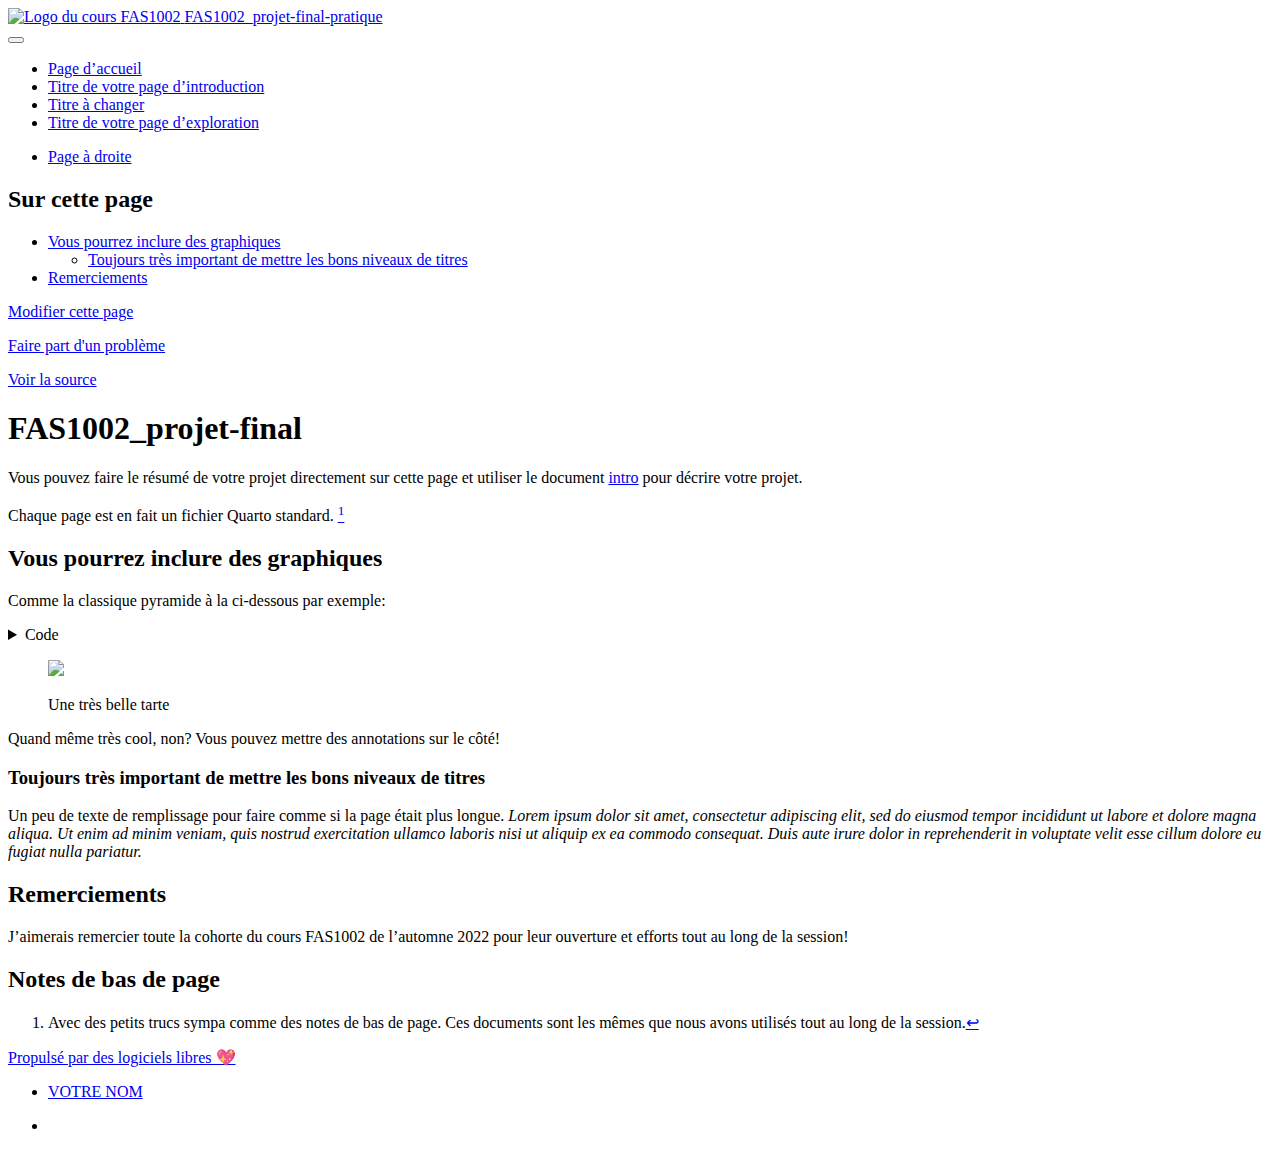
==== index.html @ 5dfc0bc7 "Built site for gh-pages" ====
<!DOCTYPE html>
<html xmlns="http://www.w3.org/1999/xhtml" lang="fr" xml:lang="fr"><head>

<meta charset="utf-8">
<meta name="generator" content="quarto-1.2.269">

<meta name="viewport" content="width=device-width, initial-scale=1.0, user-scalable=yes">


<title>FAS1002_projet-final-pratique - FAS1002_projet-final</title>
<style>
code{white-space: pre-wrap;}
span.smallcaps{font-variant: small-caps;}
div.columns{display: flex; gap: min(4vw, 1.5em);}
div.column{flex: auto; overflow-x: auto;}
div.hanging-indent{margin-left: 1.5em; text-indent: -1.5em;}
ul.task-list{list-style: none;}
ul.task-list li input[type="checkbox"] {
  width: 0.8em;
  margin: 0 0.8em 0.2em -1.6em;
  vertical-align: middle;
}
pre > code.sourceCode { white-space: pre; position: relative; }
pre > code.sourceCode > span { display: inline-block; line-height: 1.25; }
pre > code.sourceCode > span:empty { height: 1.2em; }
.sourceCode { overflow: visible; }
code.sourceCode > span { color: inherit; text-decoration: inherit; }
div.sourceCode { margin: 1em 0; }
pre.sourceCode { margin: 0; }
@media screen {
div.sourceCode { overflow: auto; }
}
@media print {
pre > code.sourceCode { white-space: pre-wrap; }
pre > code.sourceCode > span { text-indent: -5em; padding-left: 5em; }
}
pre.numberSource code
  { counter-reset: source-line 0; }
pre.numberSource code > span
  { position: relative; left: -4em; counter-increment: source-line; }
pre.numberSource code > span > a:first-child::before
  { content: counter(source-line);
    position: relative; left: -1em; text-align: right; vertical-align: baseline;
    border: none; display: inline-block;
    -webkit-touch-callout: none; -webkit-user-select: none;
    -khtml-user-select: none; -moz-user-select: none;
    -ms-user-select: none; user-select: none;
    padding: 0 4px; width: 4em;
    color: #aaaaaa;
  }
pre.numberSource { margin-left: 3em; border-left: 1px solid #aaaaaa;  padding-left: 4px; }
div.sourceCode
  {   }
@media screen {
pre > code.sourceCode > span > a:first-child::before { text-decoration: underline; }
}
code span.al { color: #ff0000; font-weight: bold; } /* Alert */
code span.an { color: #60a0b0; font-weight: bold; font-style: italic; } /* Annotation */
code span.at { color: #7d9029; } /* Attribute */
code span.bn { color: #40a070; } /* BaseN */
code span.bu { color: #008000; } /* BuiltIn */
code span.cf { color: #007020; font-weight: bold; } /* ControlFlow */
code span.ch { color: #4070a0; } /* Char */
code span.cn { color: #880000; } /* Constant */
code span.co { color: #60a0b0; font-style: italic; } /* Comment */
code span.cv { color: #60a0b0; font-weight: bold; font-style: italic; } /* CommentVar */
code span.do { color: #ba2121; font-style: italic; } /* Documentation */
code span.dt { color: #902000; } /* DataType */
code span.dv { color: #40a070; } /* DecVal */
code span.er { color: #ff0000; font-weight: bold; } /* Error */
code span.ex { } /* Extension */
code span.fl { color: #40a070; } /* Float */
code span.fu { color: #06287e; } /* Function */
code span.im { color: #008000; font-weight: bold; } /* Import */
code span.in { color: #60a0b0; font-weight: bold; font-style: italic; } /* Information */
code span.kw { color: #007020; font-weight: bold; } /* Keyword */
code span.op { color: #666666; } /* Operator */
code span.ot { color: #007020; } /* Other */
code span.pp { color: #bc7a00; } /* Preprocessor */
code span.sc { color: #4070a0; } /* SpecialChar */
code span.ss { color: #bb6688; } /* SpecialString */
code span.st { color: #4070a0; } /* String */
code span.va { color: #19177c; } /* Variable */
code span.vs { color: #4070a0; } /* VerbatimString */
code span.wa { color: #60a0b0; font-weight: bold; font-style: italic; } /* Warning */
</style>


<script src="site_libs/quarto-nav/quarto-nav.js"></script>
<script src="site_libs/quarto-nav/headroom.min.js"></script>
<script src="site_libs/clipboard/clipboard.min.js"></script>
<script src="site_libs/quarto-search/autocomplete.umd.js"></script>
<script src="site_libs/quarto-search/fuse.min.js"></script>
<script src="site_libs/quarto-search/quarto-search.js"></script>
<meta name="quarto:offset" content="./">
<link href=".//assets/img/FAS1002.png" rel="icon" type="image/png">
<script src="site_libs/quarto-html/quarto.js"></script>
<script src="site_libs/quarto-html/popper.min.js"></script>
<script src="site_libs/quarto-html/tippy.umd.min.js"></script>
<script src="site_libs/quarto-html/anchor.min.js"></script>
<link href="site_libs/quarto-html/tippy.css" rel="stylesheet">
<link href="site_libs/quarto-html/quarto-syntax-highlighting.css" rel="stylesheet" class="quarto-color-scheme" id="quarto-text-highlighting-styles">
<link href="site_libs/quarto-html/quarto-syntax-highlighting-dark.css" rel="prefetch" class="quarto-color-scheme quarto-color-alternate" id="quarto-text-highlighting-styles">
<script src="site_libs/bootstrap/bootstrap.min.js"></script>
<link href="site_libs/bootstrap/bootstrap-icons.css" rel="stylesheet">
<link href="site_libs/bootstrap/bootstrap.min.css" rel="stylesheet" class="quarto-color-scheme" id="quarto-bootstrap" data-mode="light">
<link href="site_libs/bootstrap/bootstrap-dark.min.css" rel="prefetch" class="quarto-color-scheme quarto-color-alternate" id="quarto-bootstrap" data-mode="dark">
<script id="quarto-search-options" type="application/json">{
  "location": "navbar",
  "copy-button": false,
  "collapse-after": 3,
  "panel-placement": "end",
  "type": "overlay",
  "limit": 20,
  "language": {
    "search-no-results-text": "Pas de résultats",
    "search-matching-documents-text": "documents trouvés",
    "search-copy-link-title": "Copier le lien vers la recherche",
    "search-hide-matches-text": "Cacher les correspondances additionnelles",
    "search-more-match-text": "correspondance de plus dans ce document",
    "search-more-matches-text": "correspondances de plus dans ce document",
    "search-clear-button-title": "Effacer",
    "search-detached-cancel-button-title": "Annuler",
    "search-submit-button-title": "Envoyer"
  }
}</script>
<style>html{ scroll-behavior: smooth; }</style>


</head>

<body class="nav-fixed">

<div id="quarto-search-results"></div>
  <header id="quarto-header" class="headroom fixed-top">
    <nav class="navbar navbar-expand-lg navbar-dark ">
      <div class="navbar-container container-fluid">
      <div class="navbar-brand-container">
    <a href="./index.html" class="navbar-brand navbar-brand-logo">
    <img src="./assets/img/FAS1002.png" alt="Logo du cours FAS1002" class="navbar-logo">
    </a>
    <a class="navbar-brand" href="./index.html">
    <span class="navbar-title">FAS1002_projet-final-pratique</span>
    </a>
  </div>
          <button class="navbar-toggler" type="button" data-bs-toggle="collapse" data-bs-target="#navbarCollapse" aria-controls="navbarCollapse" aria-expanded="false" aria-label="Toggle navigation" onclick="if (window.quartoToggleHeadroom) { window.quartoToggleHeadroom(); }">
  <span class="navbar-toggler-icon"></span>
</button>
          <div class="collapse navbar-collapse" id="navbarCollapse">
            <ul class="navbar-nav navbar-nav-scroll me-auto">
  <li class="nav-item">
    <a class="nav-link active" href="./index.html" aria-current="page">
 <span class="menu-text">Page d’accueil</span></a>
  </li>  
  <li class="nav-item">
    <a class="nav-link" href="./intro.html">
 <span class="menu-text">Titre de votre page d’introduction</span></a>
  </li>  
  <li class="nav-item">
    <a class="nav-link" href="./import.html">
 <span class="menu-text">Titre à changer</span></a>
  </li>  
  <li class="nav-item">
    <a class="nav-link" href="./exploration.html">
 <span class="menu-text">Titre de votre page d’exploration</span></a>
  </li>  
</ul>
            <ul class="navbar-nav navbar-nav-scroll ms-auto">
  <li class="nav-item">
    <a class="nav-link" href="./a-propos.html">
 <span class="menu-text">Page à droite</span></a>
  </li>  
</ul>
              <div class="quarto-toggle-container">
                  <a href="" class="quarto-color-scheme-toggle nav-link" onclick="window.quartoToggleColorScheme(); return false;" title="Toggle dark mode"><i class="bi"></i></a>
                  <a href="" class="quarto-reader-toggle nav-link" onclick="window.quartoToggleReader(); return false;" title="Toggle reader mode">
  <div class="quarto-reader-toggle-btn">
  <i class="bi"></i>
  </div>
</a>
              </div>
              <div id="quarto-search" class="" title="Search"></div>
          </div> <!-- /navcollapse -->
      </div> <!-- /container-fluid -->
    </nav>
</header>
<!-- content -->
<div id="quarto-content" class="quarto-container page-columns page-rows-contents page-layout-article page-navbar">
<!-- sidebar -->
<!-- margin-sidebar -->
    <div id="quarto-margin-sidebar" class="sidebar margin-sidebar">
        <nav id="TOC" role="doc-toc" class="toc-active">
    <h2 id="toc-title">Sur cette page</h2>
   
  <ul>
  <li><a href="#vous-pourrez-inclure-des-graphiques" id="toc-vous-pourrez-inclure-des-graphiques" class="nav-link active" data-scroll-target="#vous-pourrez-inclure-des-graphiques">Vous pourrez inclure des graphiques</a>
  <ul class="collapse">
  <li><a href="#toujours-très-important-de-mettre-les-bons-niveaux-de-titres" id="toc-toujours-très-important-de-mettre-les-bons-niveaux-de-titres" class="nav-link" data-scroll-target="#toujours-très-important-de-mettre-les-bons-niveaux-de-titres">Toujours très important de mettre les bons niveaux de titres</a></li>
  </ul></li>
  <li><a href="#remerciements" id="toc-remerciements" class="nav-link" data-scroll-target="#remerciements">Remerciements</a></li>
  </ul>
<div class="toc-actions"><div><i class="bi bi-github"></i></div><div class="action-links"><p><a href="https://github.com/VOTREUSERNAME/VOTRE-RÉPERTOIRE/edit/main/index.qmd" class="toc-action">Modifier cette page</a></p><p><a href="https://github.com/VOTREUSERNAME/VOTRE-RÉPERTOIRE/issues/new" class="toc-action">Faire part d'un problème</a></p><p><a href="https://github.com/VOTREUSERNAME/VOTRE-RÉPERTOIRE/blob/main/index.qmd" class="toc-action">Voir la source</a></p></div></div></nav>
    </div>
<!-- main -->
<main class="content page-columns page-full" id="quarto-document-content">

<header id="title-block-header" class="quarto-title-block default">
<div class="quarto-title">
<h1 class="title">FAS1002_projet-final</h1>
</div>



<div class="quarto-title-meta">

    
  
    
  </div>
  

</header>

<p>Vous pouvez faire le résumé de votre projet directement sur cette page et utiliser le document <a href="./intro.html">intro</a> pour décrire votre projet.</p>
<p>Chaque page est en fait un fichier Quarto standard. <a href="#fn1" class="footnote-ref" id="fnref1" role="doc-noteref"><sup>1</sup></a></p>
<section id="vous-pourrez-inclure-des-graphiques" class="level2 page-columns page-full">
<h2 class="anchored" data-anchor-id="vous-pourrez-inclure-des-graphiques">Vous pourrez inclure des graphiques</h2>
<p>Comme la classique pyramide à la ci-dessous par exemple:</p>
<div class="cell">
<details>
<summary>Code</summary>
<div class="sourceCode cell-code" id="cb1"><pre class="sourceCode r code-with-copy"><code class="sourceCode r"><span id="cb1-1"><a href="#cb1-1" aria-hidden="true" tabindex="-1"></a><span class="fu">par</span>(<span class="at">mar =</span> <span class="fu">c</span>(<span class="dv">0</span>, <span class="dv">1</span>, <span class="dv">0</span>, <span class="dv">1</span>))</span>
<span id="cb1-2"><a href="#cb1-2" aria-hidden="true" tabindex="-1"></a><span class="fu">pie</span>(</span>
<span id="cb1-3"><a href="#cb1-3" aria-hidden="true" tabindex="-1"></a>  <span class="fu">c</span>(<span class="dv">280</span>, <span class="dv">60</span>, <span class="dv">20</span>),</span>
<span id="cb1-4"><a href="#cb1-4" aria-hidden="true" tabindex="-1"></a>  <span class="fu">c</span>(<span class="st">'Ciel'</span>, <span class="st">'Côté ensoleillé de la pyramide'</span>, <span class="st">'Côté ombragé de la pyramide'</span>),</span>
<span id="cb1-5"><a href="#cb1-5" aria-hidden="true" tabindex="-1"></a>  <span class="at">col =</span> <span class="fu">c</span>(<span class="st">'#0292D8'</span>, <span class="st">'#F7EA39'</span>, <span class="st">'#C4B632'</span>),</span>
<span id="cb1-6"><a href="#cb1-6" aria-hidden="true" tabindex="-1"></a>  <span class="at">init.angle =</span> <span class="sc">-</span><span class="dv">50</span>, <span class="at">border =</span> <span class="cn">NA</span></span>
<span id="cb1-7"><a href="#cb1-7" aria-hidden="true" tabindex="-1"></a>)</span></code><button title="Copier vers le presse-papier" class="code-copy-button"><i class="bi"></i></button></pre></div>
</details>
<div class="cell-output-display">
<div class="quarto-figure quarto-figure-center">
<figure class="figure">
<p><img src="index_files/figure-html/pie-1.png" class="img-fluid figure-img" width="672"></p>
<p></p><figcaption class="figure-caption">Une très belle tarte</figcaption><p></p>
</figure>
</div>
</div>
</div>
<aside>
Quand même très cool, non? Vous pouvez mettre des annotations sur le côté!
</aside>
<section id="toujours-très-important-de-mettre-les-bons-niveaux-de-titres" class="level3">
<h3 class="anchored" data-anchor-id="toujours-très-important-de-mettre-les-bons-niveaux-de-titres">Toujours très important de mettre les bons niveaux de titres</h3>
<p>Un peu de texte de remplissage pour faire comme si la page était plus longue. <em>Lorem ipsum dolor sit amet, consectetur adipiscing elit, sed do eiusmod tempor incididunt ut labore et dolore magna aliqua. Ut enim ad minim veniam, quis nostrud exercitation ullamco laboris nisi ut aliquip ex ea commodo consequat. Duis aute irure dolor in reprehenderit in voluptate velit esse cillum dolore eu fugiat nulla pariatur.</em></p>
</section>
</section>



<div id="quarto-appendix" class="default"><section id="remerciements" class="level2 appendix"><h2 class="quarto-appendix-heading">Remerciements</h2><div class="quarto-appendix-contents">

<p>J’aimerais remercier toute la cohorte du cours FAS1002 de l’automne 2022 pour leur ouverture et efforts tout au long de la session!</p>


</div></section><section id="footnotes" class="footnotes footnotes-end-of-document" role="doc-endnotes"><h2 class="anchored quarto-appendix-heading">Notes de bas de page</h2>

<ol>
<li id="fn1"><p>Avec des petits trucs sympa comme des notes de bas de page. Ces documents sont les mêmes que nous avons utilisés tout au long de la session.<a href="#fnref1" class="footnote-back" role="doc-backlink">↩︎</a></p></li>
</ol>
</section></div></main> <!-- /main -->
<script id="quarto-html-after-body" type="application/javascript">
window.document.addEventListener("DOMContentLoaded", function (event) {
  const toggleBodyColorMode = (bsSheetEl) => {
    const mode = bsSheetEl.getAttribute("data-mode");
    const bodyEl = window.document.querySelector("body");
    if (mode === "dark") {
      bodyEl.classList.add("quarto-dark");
      bodyEl.classList.remove("quarto-light");
    } else {
      bodyEl.classList.add("quarto-light");
      bodyEl.classList.remove("quarto-dark");
    }
  }
  const toggleBodyColorPrimary = () => {
    const bsSheetEl = window.document.querySelector("link#quarto-bootstrap");
    if (bsSheetEl) {
      toggleBodyColorMode(bsSheetEl);
    }
  }
  toggleBodyColorPrimary();  
  const disableStylesheet = (stylesheets) => {
    for (let i=0; i < stylesheets.length; i++) {
      const stylesheet = stylesheets[i];
      stylesheet.rel = 'prefetch';
    }
  }
  const enableStylesheet = (stylesheets) => {
    for (let i=0; i < stylesheets.length; i++) {
      const stylesheet = stylesheets[i];
      stylesheet.rel = 'stylesheet';
    }
  }
  const manageTransitions = (selector, allowTransitions) => {
    const els = window.document.querySelectorAll(selector);
    for (let i=0; i < els.length; i++) {
      const el = els[i];
      if (allowTransitions) {
        el.classList.remove('notransition');
      } else {
        el.classList.add('notransition');
      }
    }
  }
  const toggleColorMode = (alternate) => {
    // Switch the stylesheets
    const alternateStylesheets = window.document.querySelectorAll('link.quarto-color-scheme.quarto-color-alternate');
    manageTransitions('#quarto-margin-sidebar .nav-link', false);
    if (alternate) {
      enableStylesheet(alternateStylesheets);
      for (const sheetNode of alternateStylesheets) {
        if (sheetNode.id === "quarto-bootstrap") {
          toggleBodyColorMode(sheetNode);
        }
      }
    } else {
      disableStylesheet(alternateStylesheets);
      toggleBodyColorPrimary();
    }
    manageTransitions('#quarto-margin-sidebar .nav-link', true);
    // Switch the toggles
    const toggles = window.document.querySelectorAll('.quarto-color-scheme-toggle');
    for (let i=0; i < toggles.length; i++) {
      const toggle = toggles[i];
      if (toggle) {
        if (alternate) {
          toggle.classList.add("alternate");     
        } else {
          toggle.classList.remove("alternate");
        }
      }
    }
    // Hack to workaround the fact that safari doesn't
    // properly recolor the scrollbar when toggling (#1455)
    if (navigator.userAgent.indexOf('Safari') > 0 && navigator.userAgent.indexOf('Chrome') == -1) {
      manageTransitions("body", false);
      window.scrollTo(0, 1);
      setTimeout(() => {
        window.scrollTo(0, 0);
        manageTransitions("body", true);
      }, 40);  
    }
  }
  const isFileUrl = () => { 
    return window.location.protocol === 'file:';
  }
  const hasAlternateSentinel = () => {  
    let styleSentinel = getColorSchemeSentinel();
    if (styleSentinel !== null) {
      return styleSentinel === "alternate";
    } else {
      return false;
    }
  }
  const setStyleSentinel = (alternate) => {
    const value = alternate ? "alternate" : "default";
    if (!isFileUrl()) {
      window.localStorage.setItem("quarto-color-scheme", value);
    } else {
      localAlternateSentinel = value;
    }
  }
  const getColorSchemeSentinel = () => {
    if (!isFileUrl()) {
      const storageValue = window.localStorage.getItem("quarto-color-scheme");
      return storageValue != null ? storageValue : localAlternateSentinel;
    } else {
      return localAlternateSentinel;
    }
  }
  let localAlternateSentinel = 'default';
  // Dark / light mode switch
  window.quartoToggleColorScheme = () => {
    // Read the current dark / light value 
    let toAlternate = !hasAlternateSentinel();
    toggleColorMode(toAlternate);
    setStyleSentinel(toAlternate);
  };
  // Ensure there is a toggle, if there isn't float one in the top right
  if (window.document.querySelector('.quarto-color-scheme-toggle') === null) {
    const a = window.document.createElement('a');
    a.classList.add('top-right');
    a.classList.add('quarto-color-scheme-toggle');
    a.href = "";
    a.onclick = function() { try { window.quartoToggleColorScheme(); } catch {} return false; };
    const i = window.document.createElement("i");
    i.classList.add('bi');
    a.appendChild(i);
    window.document.body.appendChild(a);
  }
  // Switch to dark mode if need be
  if (hasAlternateSentinel()) {
    toggleColorMode(true);
  } else {
    toggleColorMode(false);
  }
  const icon = "";
  const anchorJS = new window.AnchorJS();
  anchorJS.options = {
    placement: 'right',
    icon: icon
  };
  anchorJS.add('.anchored');
  const clipboard = new window.ClipboardJS('.code-copy-button', {
    target: function(trigger) {
      return trigger.previousElementSibling;
    }
  });
  clipboard.on('success', function(e) {
    // button target
    const button = e.trigger;
    // don't keep focus
    button.blur();
    // flash "checked"
    button.classList.add('code-copy-button-checked');
    var currentTitle = button.getAttribute("title");
    button.setAttribute("title", "Copié");
    let tooltip;
    if (window.bootstrap) {
      button.setAttribute("data-bs-toggle", "tooltip");
      button.setAttribute("data-bs-placement", "left");
      button.setAttribute("data-bs-title", "Copié");
      tooltip = new bootstrap.Tooltip(button, 
        { trigger: "manual", 
          customClass: "code-copy-button-tooltip",
          offset: [0, -8]});
      tooltip.show();    
    }
    setTimeout(function() {
      if (tooltip) {
        tooltip.hide();
        button.removeAttribute("data-bs-title");
        button.removeAttribute("data-bs-toggle");
        button.removeAttribute("data-bs-placement");
      }
      button.setAttribute("title", currentTitle);
      button.classList.remove('code-copy-button-checked');
    }, 1000);
    // clear code selection
    e.clearSelection();
  });
  function tippyHover(el, contentFn) {
    const config = {
      allowHTML: true,
      content: contentFn,
      maxWidth: 500,
      delay: 100,
      arrow: false,
      appendTo: function(el) {
          return el.parentElement;
      },
      interactive: true,
      interactiveBorder: 10,
      theme: 'quarto',
      placement: 'bottom-start'
    };
    window.tippy(el, config); 
  }
  const noterefs = window.document.querySelectorAll('a[role="doc-noteref"]');
  for (var i=0; i<noterefs.length; i++) {
    const ref = noterefs[i];
    tippyHover(ref, function() {
      // use id or data attribute instead here
      let href = ref.getAttribute('data-footnote-href') || ref.getAttribute('href');
      try { href = new URL(href).hash; } catch {}
      const id = href.replace(/^#\/?/, "");
      const note = window.document.getElementById(id);
      return note.innerHTML;
    });
  }
  const findCites = (el) => {
    const parentEl = el.parentElement;
    if (parentEl) {
      const cites = parentEl.dataset.cites;
      if (cites) {
        return {
          el,
          cites: cites.split(' ')
        };
      } else {
        return findCites(el.parentElement)
      }
    } else {
      return undefined;
    }
  };
  var bibliorefs = window.document.querySelectorAll('a[role="doc-biblioref"]');
  for (var i=0; i<bibliorefs.length; i++) {
    const ref = bibliorefs[i];
    const citeInfo = findCites(ref);
    if (citeInfo) {
      tippyHover(citeInfo.el, function() {
        var popup = window.document.createElement('div');
        citeInfo.cites.forEach(function(cite) {
          var citeDiv = window.document.createElement('div');
          citeDiv.classList.add('hanging-indent');
          citeDiv.classList.add('csl-entry');
          var biblioDiv = window.document.getElementById('ref-' + cite);
          if (biblioDiv) {
            citeDiv.innerHTML = biblioDiv.innerHTML;
          }
          popup.appendChild(citeDiv);
        });
        return popup.innerHTML;
      });
    }
  }
});
</script>
</div> <!-- /content -->
<footer class="footer">
  <div class="nav-footer">
    <div class="nav-footer-left"><a href="https://github.com/FAS1002/A22" class="nav-link">Propulsé par des logiciels libres 💖</a></div>   
      <div class="nav-footer-center">
        <ul class="footer-items list-unstyled">
    <li class="nav-item">
    <a class="nav-link" href="mailto:VOTRECOURRIEL@example.com">VOTRE NOM</a>
  </li>  
</ul>
      </div>
    <div class="nav-footer-right">
      <ul class="footer-items list-unstyled">
    <li class="nav-item compact">
    <a class="nav-link" href="https://github.com/FAS1002/">
      <i class="bi bi-github" role="img" aria-label="GitHub du cours FAS1002">
</i> 
    </a>
  </li>  
</ul>
    </div>
  </div>
</footer>



<script src="site_libs/quarto-html/zenscroll-min.js"></script>
</body></html>
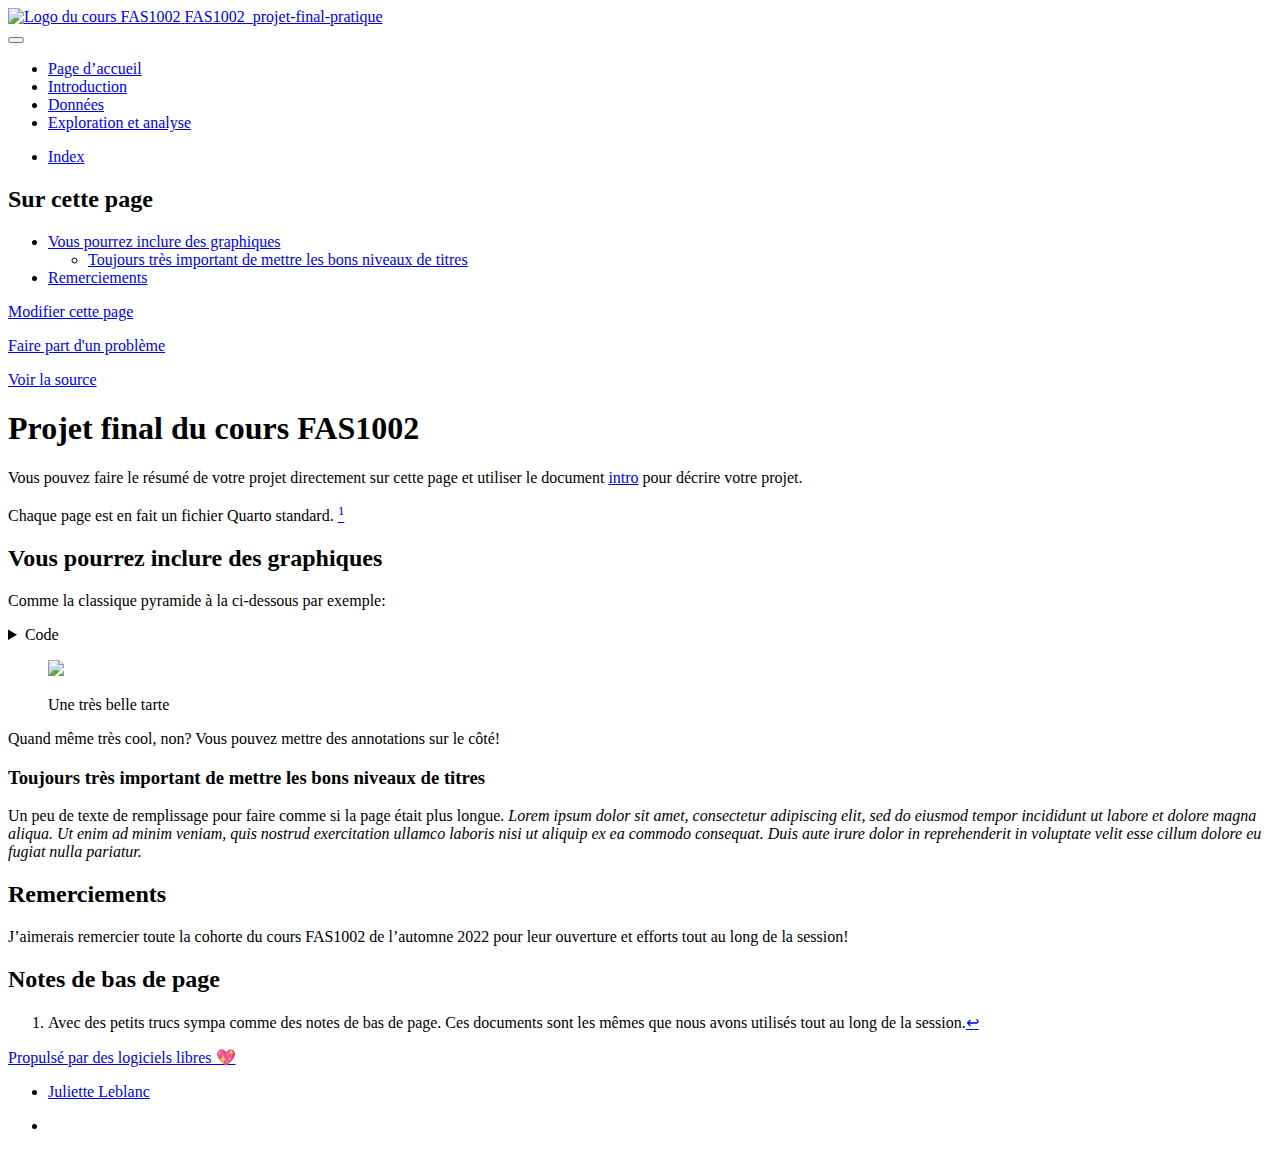
==== commit acbf87da: "Built site for gh-pages" ====
--- a/index.html
+++ b/index.html
@@ -2,12 +2,12 @@
 <html xmlns="http://www.w3.org/1999/xhtml" lang="fr" xml:lang="fr"><head>
 
 <meta charset="utf-8">
-<meta name="generator" content="quarto-1.2.269">
+<meta name="generator" content="quarto-1.2.280">
 
 <meta name="viewport" content="width=device-width, initial-scale=1.0, user-scalable=yes">
 
 
-<title>FAS1002_projet-final-pratique - FAS1002_projet-final</title>
+<title>FAS1002_projet-final-pratique - Projet final du cours FAS1002</title>
 <style>
 code{white-space: pre-wrap;}
 span.smallcaps{font-variant: small-caps;}
@@ -154,21 +154,21 @@
   </li>  
   <li class="nav-item">
     <a class="nav-link" href="./intro.html">
- <span class="menu-text">Titre de votre page d’introduction</span></a>
+ <span class="menu-text">Introduction</span></a>
   </li>  
   <li class="nav-item">
     <a class="nav-link" href="./import.html">
- <span class="menu-text">Titre à changer</span></a>
+ <span class="menu-text">Données</span></a>
   </li>  
   <li class="nav-item">
     <a class="nav-link" href="./exploration.html">
- <span class="menu-text">Titre de votre page d’exploration</span></a>
+ <span class="menu-text">Exploration et analyse</span></a>
   </li>  
 </ul>
             <ul class="navbar-nav navbar-nav-scroll ms-auto">
   <li class="nav-item">
     <a class="nav-link" href="./a-propos.html">
- <span class="menu-text">Page à droite</span></a>
+ <span class="menu-text">Index</span></a>
   </li>  
 </ul>
               <div class="quarto-toggle-container">
@@ -206,7 +206,7 @@
 
 <header id="title-block-header" class="quarto-title-block default">
 <div class="quarto-title">
-<h1 class="title">FAS1002_projet-final</h1>
+<h1 class="title">Projet final du cours FAS1002</h1>
 </div>
 
 
@@ -523,7 +523,7 @@
       <div class="nav-footer-center">
         <ul class="footer-items list-unstyled">
     <li class="nav-item">
-    <a class="nav-link" href="mailto:VOTRECOURRIEL@example.com">VOTRE NOM</a>
+    <a class="nav-link" href="mailto:juliette.leblanc.1@umontreal.ca">Juliette Leblanc</a>
   </li>  
 </ul>
       </div>
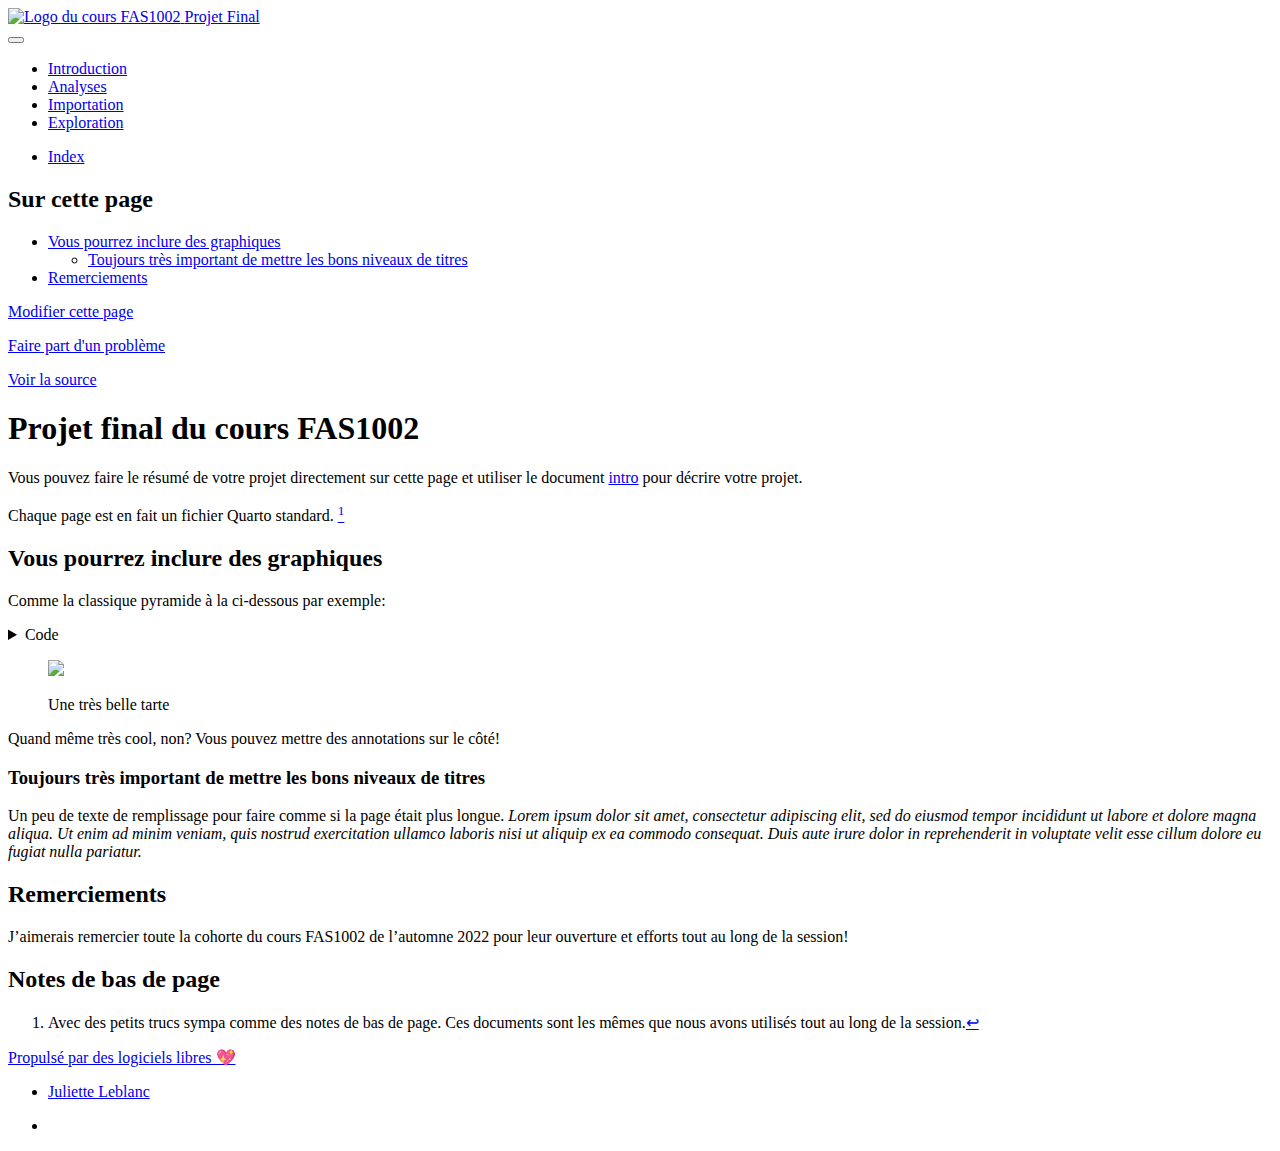
==== commit 071deee6: "Built site for gh-pages" ====
--- a/index.html
+++ b/index.html
@@ -7,7 +7,7 @@
 <meta name="viewport" content="width=device-width, initial-scale=1.0, user-scalable=yes">
 
 
-<title>FAS1002_projet-final-pratique - Projet final du cours FAS1002</title>
+<title>Projet Final - Projet final du cours FAS1002</title>
 <style>
 code{white-space: pre-wrap;}
 span.smallcaps{font-variant: small-caps;}
@@ -140,7 +140,7 @@
     <img src="./assets/img/FAS1002.png" alt="Logo du cours FAS1002" class="navbar-logo">
     </a>
     <a class="navbar-brand" href="./index.html">
-    <span class="navbar-title">FAS1002_projet-final-pratique</span>
+    <span class="navbar-title">Projet Final</span>
     </a>
   </div>
           <button class="navbar-toggler" type="button" data-bs-toggle="collapse" data-bs-target="#navbarCollapse" aria-controls="navbarCollapse" aria-expanded="false" aria-label="Toggle navigation" onclick="if (window.quartoToggleHeadroom) { window.quartoToggleHeadroom(); }">
@@ -150,19 +150,19 @@
             <ul class="navbar-nav navbar-nav-scroll me-auto">
   <li class="nav-item">
     <a class="nav-link active" href="./index.html" aria-current="page">
- <span class="menu-text">Page d’accueil</span></a>
+ <span class="menu-text">Introduction</span></a>
   </li>  
   <li class="nav-item">
     <a class="nav-link" href="./intro.html">
- <span class="menu-text">Introduction</span></a>
+ <span class="menu-text">Analyses</span></a>
   </li>  
   <li class="nav-item">
     <a class="nav-link" href="./import.html">
- <span class="menu-text">Données</span></a>
+ <span class="menu-text">Importation</span></a>
   </li>  
   <li class="nav-item">
     <a class="nav-link" href="./exploration.html">
- <span class="menu-text">Exploration et analyse</span></a>
+ <span class="menu-text">Exploration</span></a>
   </li>  
 </ul>
             <ul class="navbar-nav navbar-nav-scroll ms-auto">
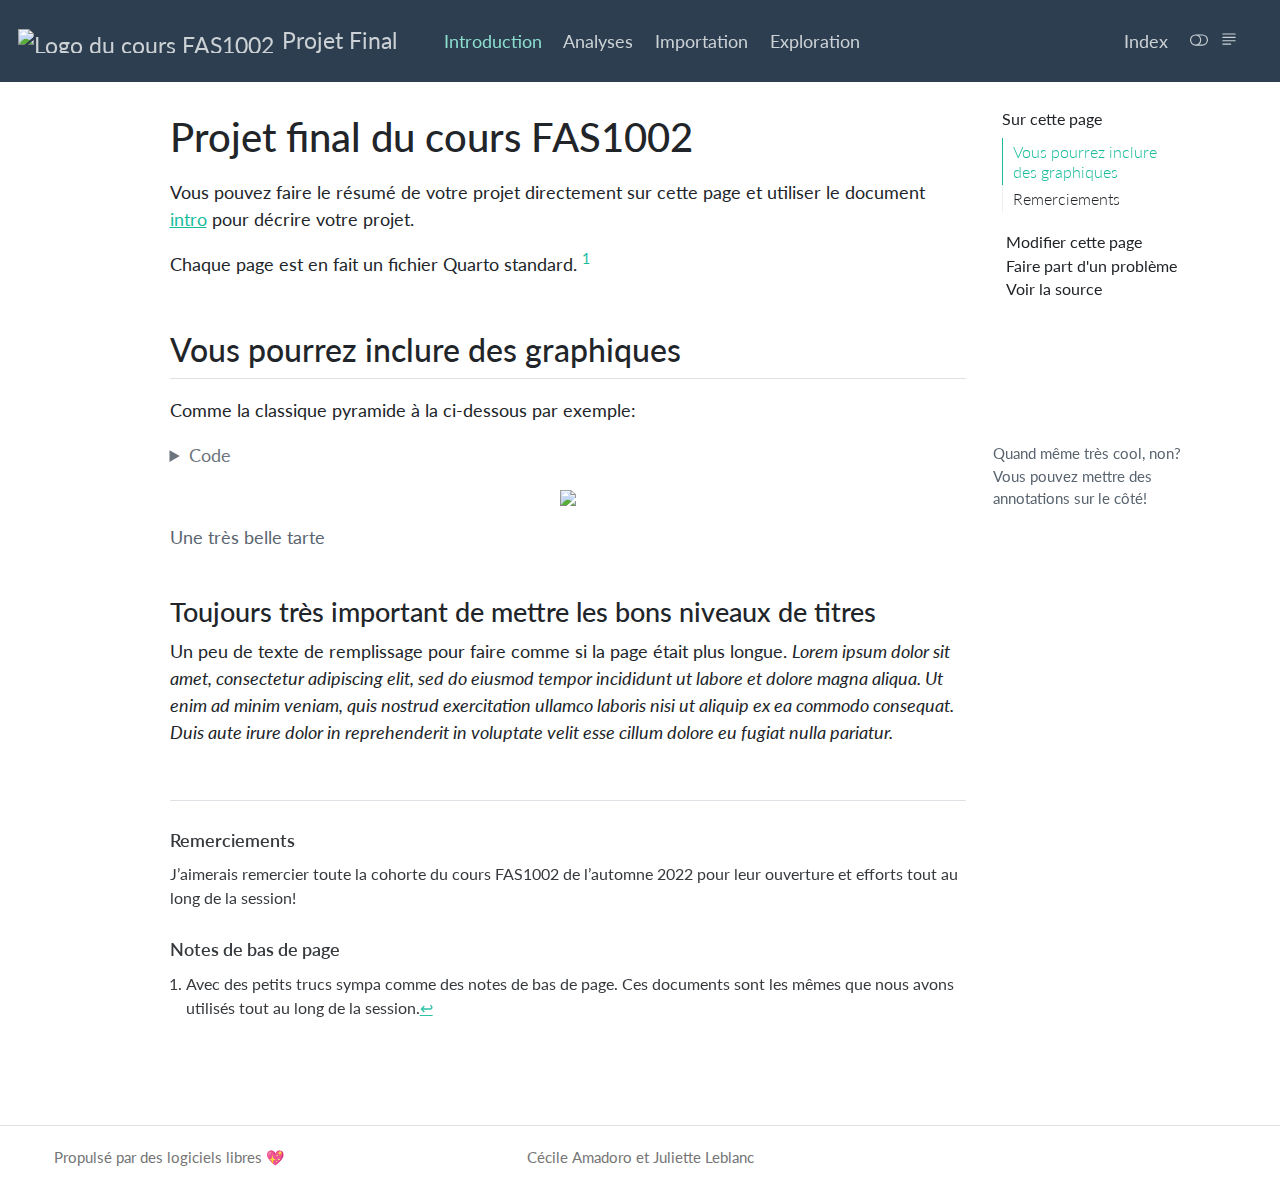
==== commit 9b939dc6: "Built site for gh-pages" ====
--- a/index.html
+++ b/index.html
@@ -199,7 +199,7 @@
   </ul></li>
   <li><a href="#remerciements" id="toc-remerciements" class="nav-link" data-scroll-target="#remerciements">Remerciements</a></li>
   </ul>
-<div class="toc-actions"><div><i class="bi bi-github"></i></div><div class="action-links"><p><a href="https://github.com/VOTREUSERNAME/VOTRE-RÉPERTOIRE/edit/main/index.qmd" class="toc-action">Modifier cette page</a></p><p><a href="https://github.com/VOTREUSERNAME/VOTRE-RÉPERTOIRE/issues/new" class="toc-action">Faire part d'un problème</a></p><p><a href="https://github.com/VOTREUSERNAME/VOTRE-RÉPERTOIRE/blob/main/index.qmd" class="toc-action">Voir la source</a></p></div></div></nav>
+<div class="toc-actions"><div><i class="bi bi-github"></i></div><div class="action-links"><p><a href="https://github.com/JulLeblanc/FAS1002_projet-final/edit/main/index.qmd" class="toc-action">Modifier cette page</a></p><p><a href="https://github.com/JulLeblanc/FAS1002_projet-final/issues/new" class="toc-action">Faire part d'un problème</a></p><p><a href="https://github.com/JulLeblanc/FAS1002_projet-final/blob/main/index.qmd" class="toc-action">Voir la source</a></p></div></div></nav>
     </div>
 <!-- main -->
 <main class="content page-columns page-full" id="quarto-document-content">
@@ -523,7 +523,7 @@
       <div class="nav-footer-center">
         <ul class="footer-items list-unstyled">
     <li class="nav-item">
-    <a class="nav-link" href="mailto:juliette.leblanc.1@umontreal.ca">Juliette Leblanc</a>
+    <a class="nav-link" href="mailto:juliette.leblanc.1@umontreal.ca">Cécile Amadoro et Juliette Leblanc</a>
   </li>  
 </ul>
       </div>
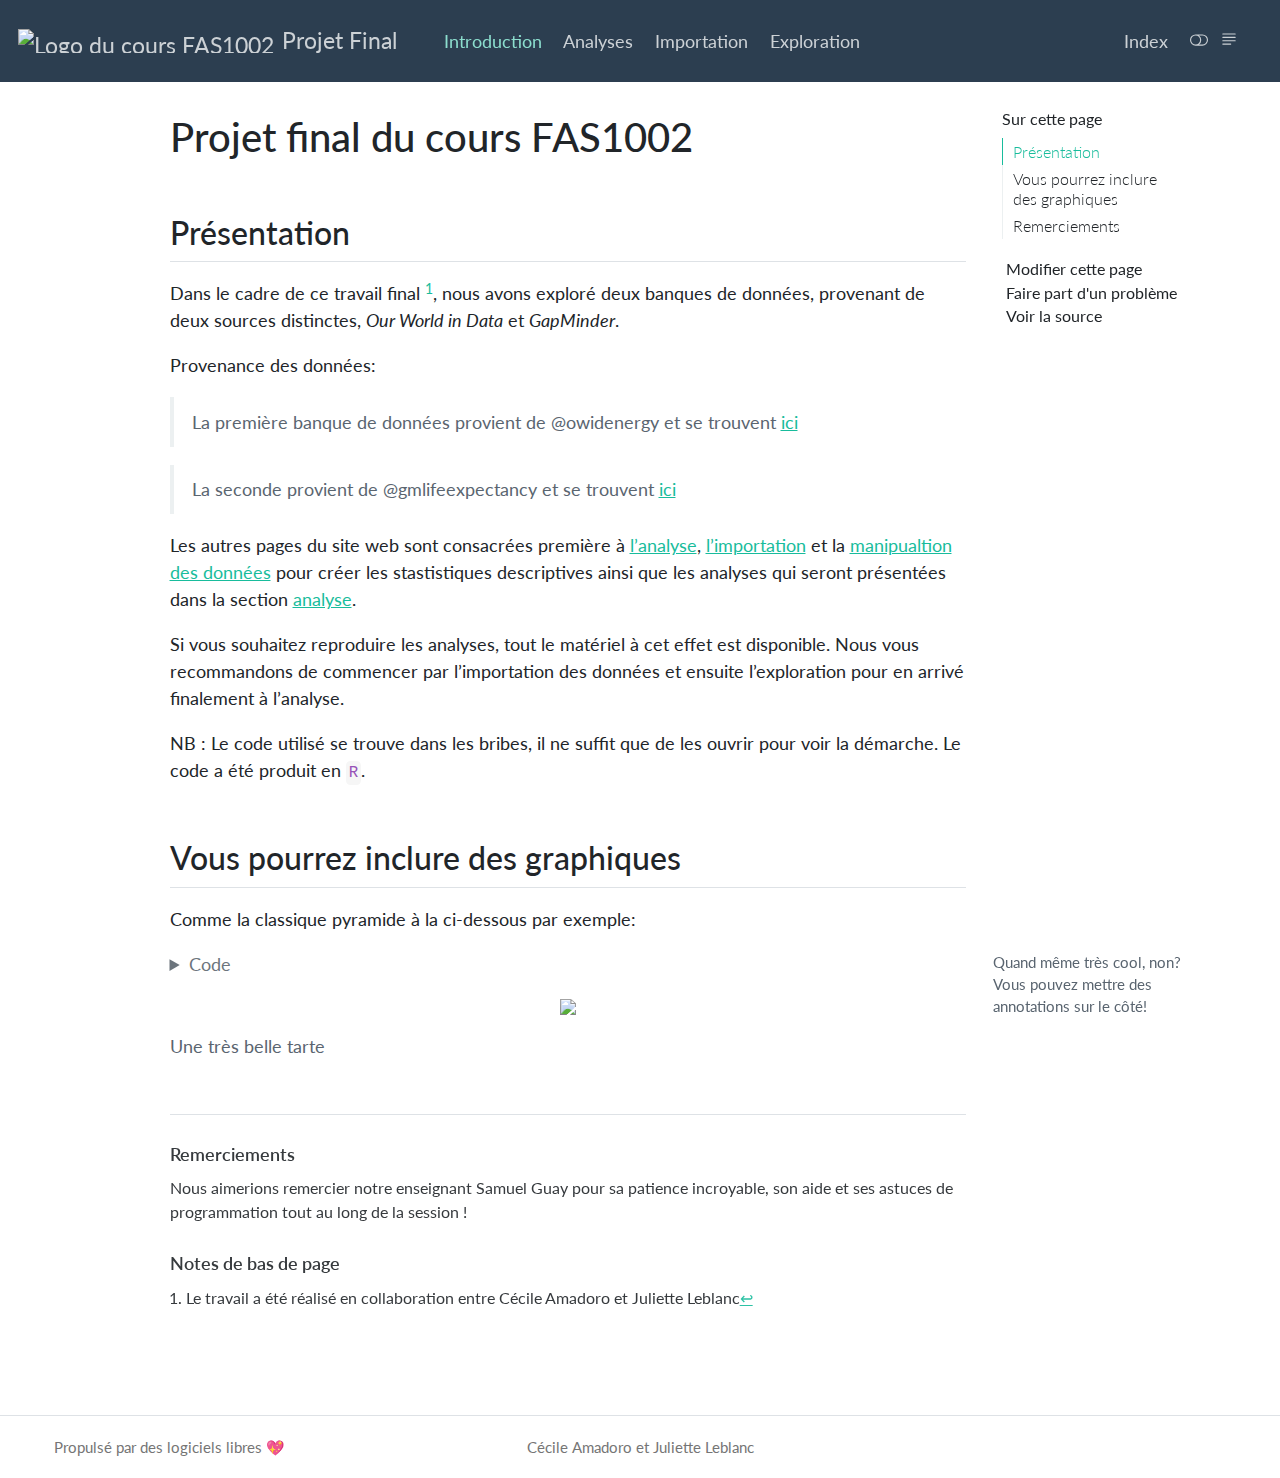
==== commit 4899ba3a: "Built site for gh-pages" ====
--- a/index.html
+++ b/index.html
@@ -193,10 +193,8 @@
     <h2 id="toc-title">Sur cette page</h2>
    
   <ul>
-  <li><a href="#vous-pourrez-inclure-des-graphiques" id="toc-vous-pourrez-inclure-des-graphiques" class="nav-link active" data-scroll-target="#vous-pourrez-inclure-des-graphiques">Vous pourrez inclure des graphiques</a>
-  <ul class="collapse">
-  <li><a href="#toujours-très-important-de-mettre-les-bons-niveaux-de-titres" id="toc-toujours-très-important-de-mettre-les-bons-niveaux-de-titres" class="nav-link" data-scroll-target="#toujours-très-important-de-mettre-les-bons-niveaux-de-titres">Toujours très important de mettre les bons niveaux de titres</a></li>
-  </ul></li>
+  <li><a href="#présentation" id="toc-présentation" class="nav-link active" data-scroll-target="#présentation">Présentation</a></li>
+  <li><a href="#vous-pourrez-inclure-des-graphiques" id="toc-vous-pourrez-inclure-des-graphiques" class="nav-link" data-scroll-target="#vous-pourrez-inclure-des-graphiques">Vous pourrez inclure des graphiques</a></li>
   <li><a href="#remerciements" id="toc-remerciements" class="nav-link" data-scroll-target="#remerciements">Remerciements</a></li>
   </ul>
 <div class="toc-actions"><div><i class="bi bi-github"></i></div><div class="action-links"><p><a href="https://github.com/JulLeblanc/FAS1002_projet-final/edit/main/index.qmd" class="toc-action">Modifier cette page</a></p><p><a href="https://github.com/JulLeblanc/FAS1002_projet-final/issues/new" class="toc-action">Faire part d'un problème</a></p><p><a href="https://github.com/JulLeblanc/FAS1002_projet-final/blob/main/index.qmd" class="toc-action">Voir la source</a></p></div></div></nav>
@@ -221,8 +219,20 @@
 
 </header>
 
-<p>Vous pouvez faire le résumé de votre projet directement sur cette page et utiliser le document <a href="./intro.html">intro</a> pour décrire votre projet.</p>
-<p>Chaque page est en fait un fichier Quarto standard. <a href="#fn1" class="footnote-ref" id="fnref1" role="doc-noteref"><sup>1</sup></a></p>
+<section id="présentation" class="level2">
+<h2 class="anchored" data-anchor-id="présentation">Présentation</h2>
+<p>Dans le cadre de ce travail final <a href="#fn1" class="footnote-ref" id="fnref1" role="doc-noteref"><sup>1</sup></a>, nous avons exploré deux banques de données, provenant de deux sources distinctes, <em>Our World in Data</em> et <em>GapMinder</em>.</p>
+<p>Provenance des données:</p>
+<blockquote class="blockquote">
+<p>La première banque de données provient de <span class="citation" data-cites="owidenergy">@owidenergy</span> et se trouvent <a href="https://ourworldindata.org/co2-emissions">ici</a></p>
+</blockquote>
+<blockquote class="blockquote">
+<p>La seconde provient de <span class="citation" data-cites="gmlifeexpectancy">@gmlifeexpectancy</span> et se trouvent <a href="https://www.gapminder.org/">ici</a></p>
+</blockquote>
+<p>Les autres pages du site web sont consacrées première à <a href="./intro.html">l’analyse</a>, <a href="./import.html">l’importation</a> et la <a href="./exploration.html">manipualtion des données</a> pour créer les stastistiques descriptives ainsi que les analyses qui seront présentées dans la section <a href="./intro.html">analyse</a>.</p>
+<p>Si vous souhaitez reproduire les analyses, tout le matériel à cet effet est disponible. Nous vous recommandons de commencer par l’importation des données et ensuite l’exploration pour en arrivé finalement à l’analyse.</p>
+<p>NB : Le code utilisé se trouve dans les bribes, il ne suffit que de les ouvrir pour voir la démarche. Le code a été produit en <code>R</code>.</p>
+</section>
 <section id="vous-pourrez-inclure-des-graphiques" class="level2 page-columns page-full">
 <h2 class="anchored" data-anchor-id="vous-pourrez-inclure-des-graphiques">Vous pourrez inclure des graphiques</h2>
 <p>Comme la classique pyramide à la ci-dessous par exemple:</p>
@@ -249,23 +259,19 @@
 <aside>
 Quand même très cool, non? Vous pouvez mettre des annotations sur le côté!
 </aside>
-<section id="toujours-très-important-de-mettre-les-bons-niveaux-de-titres" class="level3">
-<h3 class="anchored" data-anchor-id="toujours-très-important-de-mettre-les-bons-niveaux-de-titres">Toujours très important de mettre les bons niveaux de titres</h3>
-<p>Un peu de texte de remplissage pour faire comme si la page était plus longue. <em>Lorem ipsum dolor sit amet, consectetur adipiscing elit, sed do eiusmod tempor incididunt ut labore et dolore magna aliqua. Ut enim ad minim veniam, quis nostrud exercitation ullamco laboris nisi ut aliquip ex ea commodo consequat. Duis aute irure dolor in reprehenderit in voluptate velit esse cillum dolore eu fugiat nulla pariatur.</em></p>
 </section>
-</section>
 
 
 
 <div id="quarto-appendix" class="default"><section id="remerciements" class="level2 appendix"><h2 class="quarto-appendix-heading">Remerciements</h2><div class="quarto-appendix-contents">
 
-<p>J’aimerais remercier toute la cohorte du cours FAS1002 de l’automne 2022 pour leur ouverture et efforts tout au long de la session!</p>
+<p>Nous aimerions remercier notre enseignant Samuel Guay pour sa patience incroyable, son aide et ses astuces de programmation tout au long de la session !</p>
 
 
 </div></section><section id="footnotes" class="footnotes footnotes-end-of-document" role="doc-endnotes"><h2 class="anchored quarto-appendix-heading">Notes de bas de page</h2>
 
 <ol>
-<li id="fn1"><p>Avec des petits trucs sympa comme des notes de bas de page. Ces documents sont les mêmes que nous avons utilisés tout au long de la session.<a href="#fnref1" class="footnote-back" role="doc-backlink">↩︎</a></p></li>
+<li id="fn1"><p>Le travail a été réalisé en collaboration entre Cécile Amadoro et Juliette Leblanc<a href="#fnref1" class="footnote-back" role="doc-backlink">↩︎</a></p></li>
 </ol>
 </section></div></main> <!-- /main -->
 <script id="quarto-html-after-body" type="application/javascript">
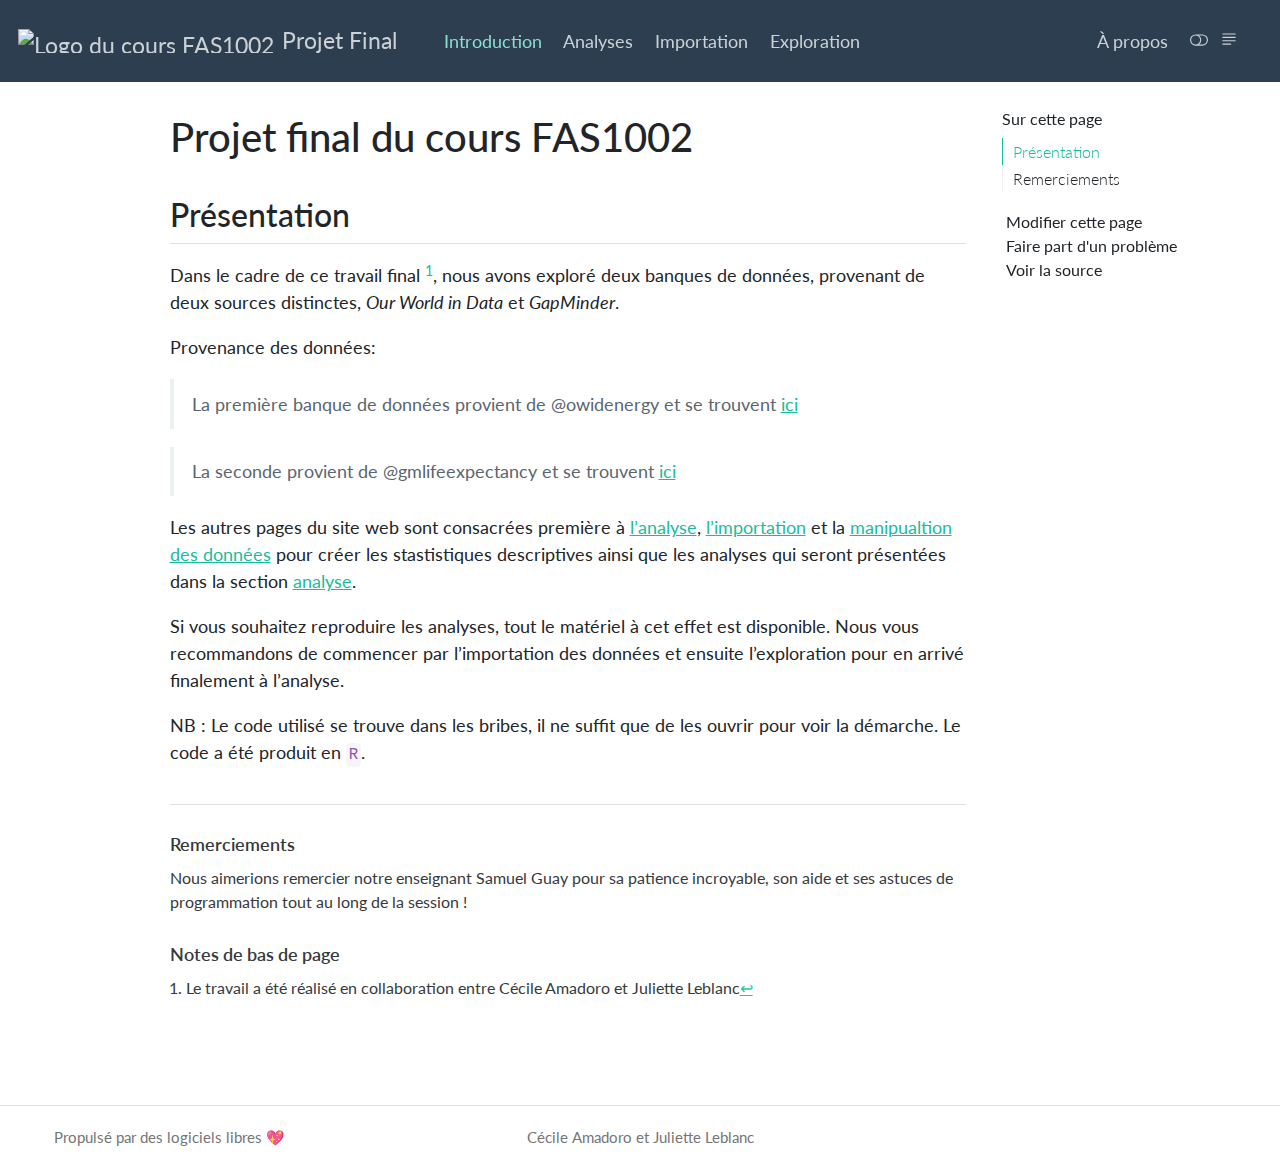
==== commit 13d7978f: "Built site for gh-pages" ====
--- a/index.html
+++ b/index.html
@@ -20,69 +20,6 @@
   margin: 0 0.8em 0.2em -1.6em;
   vertical-align: middle;
 }
-pre > code.sourceCode { white-space: pre; position: relative; }
-pre > code.sourceCode > span { display: inline-block; line-height: 1.25; }
-pre > code.sourceCode > span:empty { height: 1.2em; }
-.sourceCode { overflow: visible; }
-code.sourceCode > span { color: inherit; text-decoration: inherit; }
-div.sourceCode { margin: 1em 0; }
-pre.sourceCode { margin: 0; }
-@media screen {
-div.sourceCode { overflow: auto; }
-}
-@media print {
-pre > code.sourceCode { white-space: pre-wrap; }
-pre > code.sourceCode > span { text-indent: -5em; padding-left: 5em; }
-}
-pre.numberSource code
-  { counter-reset: source-line 0; }
-pre.numberSource code > span
-  { position: relative; left: -4em; counter-increment: source-line; }
-pre.numberSource code > span > a:first-child::before
-  { content: counter(source-line);
-    position: relative; left: -1em; text-align: right; vertical-align: baseline;
-    border: none; display: inline-block;
-    -webkit-touch-callout: none; -webkit-user-select: none;
-    -khtml-user-select: none; -moz-user-select: none;
-    -ms-user-select: none; user-select: none;
-    padding: 0 4px; width: 4em;
-    color: #aaaaaa;
-  }
-pre.numberSource { margin-left: 3em; border-left: 1px solid #aaaaaa;  padding-left: 4px; }
-div.sourceCode
-  {   }
-@media screen {
-pre > code.sourceCode > span > a:first-child::before { text-decoration: underline; }
-}
-code span.al { color: #ff0000; font-weight: bold; } /* Alert */
-code span.an { color: #60a0b0; font-weight: bold; font-style: italic; } /* Annotation */
-code span.at { color: #7d9029; } /* Attribute */
-code span.bn { color: #40a070; } /* BaseN */
-code span.bu { color: #008000; } /* BuiltIn */
-code span.cf { color: #007020; font-weight: bold; } /* ControlFlow */
-code span.ch { color: #4070a0; } /* Char */
-code span.cn { color: #880000; } /* Constant */
-code span.co { color: #60a0b0; font-style: italic; } /* Comment */
-code span.cv { color: #60a0b0; font-weight: bold; font-style: italic; } /* CommentVar */
-code span.do { color: #ba2121; font-style: italic; } /* Documentation */
-code span.dt { color: #902000; } /* DataType */
-code span.dv { color: #40a070; } /* DecVal */
-code span.er { color: #ff0000; font-weight: bold; } /* Error */
-code span.ex { } /* Extension */
-code span.fl { color: #40a070; } /* Float */
-code span.fu { color: #06287e; } /* Function */
-code span.im { color: #008000; font-weight: bold; } /* Import */
-code span.in { color: #60a0b0; font-weight: bold; font-style: italic; } /* Information */
-code span.kw { color: #007020; font-weight: bold; } /* Keyword */
-code span.op { color: #666666; } /* Operator */
-code span.ot { color: #007020; } /* Other */
-code span.pp { color: #bc7a00; } /* Preprocessor */
-code span.sc { color: #4070a0; } /* SpecialChar */
-code span.ss { color: #bb6688; } /* SpecialString */
-code span.st { color: #4070a0; } /* String */
-code span.va { color: #19177c; } /* Variable */
-code span.vs { color: #4070a0; } /* VerbatimString */
-code span.wa { color: #60a0b0; font-weight: bold; font-style: italic; } /* Warning */
 </style>
 
 
@@ -168,7 +105,7 @@
             <ul class="navbar-nav navbar-nav-scroll ms-auto">
   <li class="nav-item">
     <a class="nav-link" href="./a-propos.html">
- <span class="menu-text">Index</span></a>
+ <span class="menu-text">À propos</span></a>
   </li>  
 </ul>
               <div class="quarto-toggle-container">
@@ -194,13 +131,12 @@
    
   <ul>
   <li><a href="#présentation" id="toc-présentation" class="nav-link active" data-scroll-target="#présentation">Présentation</a></li>
-  <li><a href="#vous-pourrez-inclure-des-graphiques" id="toc-vous-pourrez-inclure-des-graphiques" class="nav-link" data-scroll-target="#vous-pourrez-inclure-des-graphiques">Vous pourrez inclure des graphiques</a></li>
   <li><a href="#remerciements" id="toc-remerciements" class="nav-link" data-scroll-target="#remerciements">Remerciements</a></li>
   </ul>
 <div class="toc-actions"><div><i class="bi bi-github"></i></div><div class="action-links"><p><a href="https://github.com/JulLeblanc/FAS1002_projet-final/edit/main/index.qmd" class="toc-action">Modifier cette page</a></p><p><a href="https://github.com/JulLeblanc/FAS1002_projet-final/issues/new" class="toc-action">Faire part d'un problème</a></p><p><a href="https://github.com/JulLeblanc/FAS1002_projet-final/blob/main/index.qmd" class="toc-action">Voir la source</a></p></div></div></nav>
     </div>
 <!-- main -->
-<main class="content page-columns page-full" id="quarto-document-content">
+<main class="content" id="quarto-document-content">
 
 <header id="title-block-header" class="quarto-title-block default">
 <div class="quarto-title">
@@ -232,33 +168,6 @@
 <p>Les autres pages du site web sont consacrées première à <a href="./intro.html">l’analyse</a>, <a href="./import.html">l’importation</a> et la <a href="./exploration.html">manipualtion des données</a> pour créer les stastistiques descriptives ainsi que les analyses qui seront présentées dans la section <a href="./intro.html">analyse</a>.</p>
 <p>Si vous souhaitez reproduire les analyses, tout le matériel à cet effet est disponible. Nous vous recommandons de commencer par l’importation des données et ensuite l’exploration pour en arrivé finalement à l’analyse.</p>
 <p>NB : Le code utilisé se trouve dans les bribes, il ne suffit que de les ouvrir pour voir la démarche. Le code a été produit en <code>R</code>.</p>
-</section>
-<section id="vous-pourrez-inclure-des-graphiques" class="level2 page-columns page-full">
-<h2 class="anchored" data-anchor-id="vous-pourrez-inclure-des-graphiques">Vous pourrez inclure des graphiques</h2>
-<p>Comme la classique pyramide à la ci-dessous par exemple:</p>
-<div class="cell">
-<details>
-<summary>Code</summary>
-<div class="sourceCode cell-code" id="cb1"><pre class="sourceCode r code-with-copy"><code class="sourceCode r"><span id="cb1-1"><a href="#cb1-1" aria-hidden="true" tabindex="-1"></a><span class="fu">par</span>(<span class="at">mar =</span> <span class="fu">c</span>(<span class="dv">0</span>, <span class="dv">1</span>, <span class="dv">0</span>, <span class="dv">1</span>))</span>
-<span id="cb1-2"><a href="#cb1-2" aria-hidden="true" tabindex="-1"></a><span class="fu">pie</span>(</span>
-<span id="cb1-3"><a href="#cb1-3" aria-hidden="true" tabindex="-1"></a>  <span class="fu">c</span>(<span class="dv">280</span>, <span class="dv">60</span>, <span class="dv">20</span>),</span>
-<span id="cb1-4"><a href="#cb1-4" aria-hidden="true" tabindex="-1"></a>  <span class="fu">c</span>(<span class="st">'Ciel'</span>, <span class="st">'Côté ensoleillé de la pyramide'</span>, <span class="st">'Côté ombragé de la pyramide'</span>),</span>
-<span id="cb1-5"><a href="#cb1-5" aria-hidden="true" tabindex="-1"></a>  <span class="at">col =</span> <span class="fu">c</span>(<span class="st">'#0292D8'</span>, <span class="st">'#F7EA39'</span>, <span class="st">'#C4B632'</span>),</span>
-<span id="cb1-6"><a href="#cb1-6" aria-hidden="true" tabindex="-1"></a>  <span class="at">init.angle =</span> <span class="sc">-</span><span class="dv">50</span>, <span class="at">border =</span> <span class="cn">NA</span></span>
-<span id="cb1-7"><a href="#cb1-7" aria-hidden="true" tabindex="-1"></a>)</span></code><button title="Copier vers le presse-papier" class="code-copy-button"><i class="bi"></i></button></pre></div>
-</details>
-<div class="cell-output-display">
-<div class="quarto-figure quarto-figure-center">
-<figure class="figure">
-<p><img src="index_files/figure-html/pie-1.png" class="img-fluid figure-img" width="672"></p>
-<p></p><figcaption class="figure-caption">Une très belle tarte</figcaption><p></p>
-</figure>
-</div>
-</div>
-</div>
-<aside>
-Quand même très cool, non? Vous pouvez mettre des annotations sur le côté!
-</aside>
 </section>
 
 
